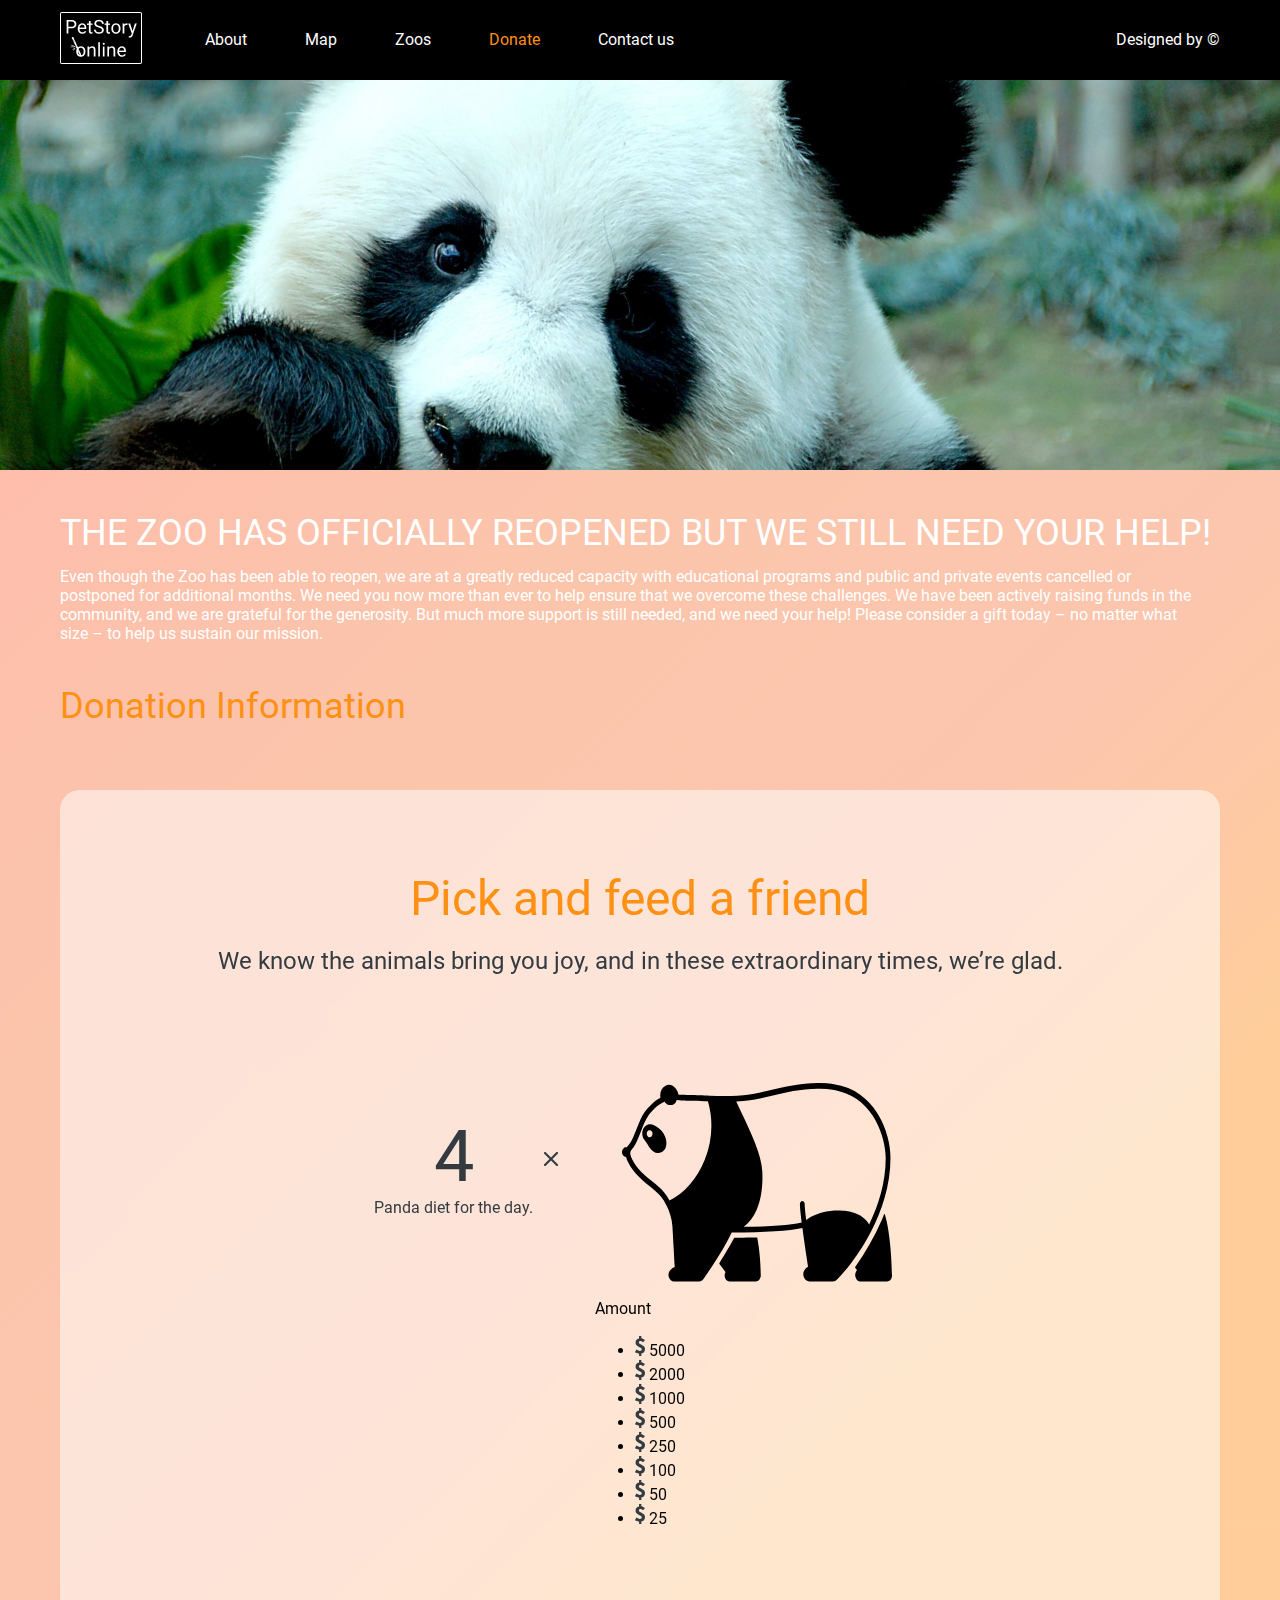
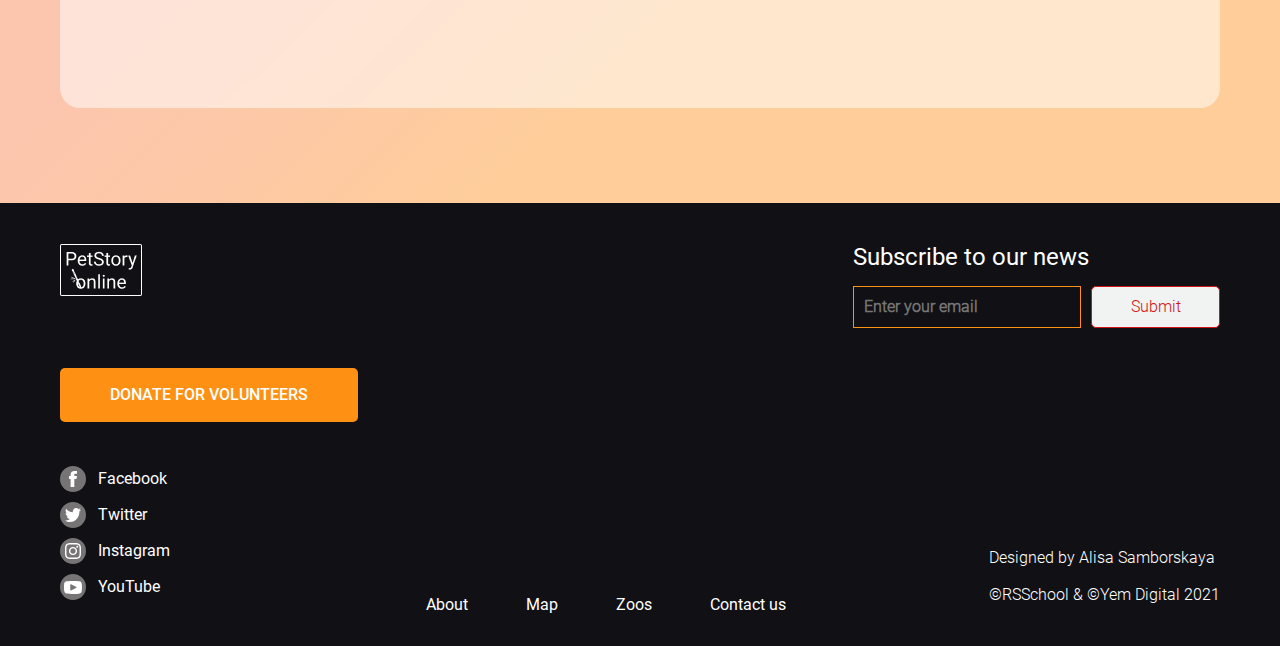
==== pages/donate/donate.html @ 1da37156 "feat: add friend section" ====
<!DOCTYPE html>
<html lang="en">
  <head>
    <meta charset="UTF-8" />
    <meta http-equiv="X-UA-Compatible" content="IE=edge" />
    <meta name="viewport" content="width=device-width, initial-scale=1.0" />
    <link rel="stylesheet" href="styles.css" />
    <link rel="icon" href="../../assets/icons/favicon.svg" />
    <title>Donate</title>
  </head>
  <body>
    <header class="header">
      <div class="container header-container">
        <div class="logo">
          <a href="#">
            <img src="../../assets/icons/logo.png" alt="logo" />
          </a>
        </div>
        <nav class="nav">
          <ul class="nav-list">
            <li><a href="../main/index.html" class="nav-link">About</a></li>
            <li><a href="#" class="nav-link">Map</a></li>
            <li><a href="#" class="nav-link">Zoos</a></li>
            <li>
              <a href="../donate/donate.html" class="nav-link active-link"
                >Donate</a
              >
            </li>
            <li><a href="#" class="nav-link">Contact us</a></li>
          </ul>
        </nav>
        <div class="credits">Designed by ©</div>
      </div>
    </header>
    <main>
      <section class="intro-section"></section>
      <section class="donate-section">
        <div class="container donate-container">
          <div class="donation-text">
            <h2 class="help-h2">
              THE ZOO HAS OFFICIALLY REOPENED BUT WE STILL NEED YOUR HELP!
            </h2>
            <p class="donation-desc">
              Even though the Zoo has been able to reopen, we are at a greatly
              reduced capacity with educational programs and public and private
              events cancelled or postponed for additional months. We need you
              now more than ever to help ensure that we overcome these
              challenges. We have been actively raising funds in the community,
              and we are grateful for the generosity. But much more support is
              still needed, and we need your help! Please consider a gift today
              – no matter what size – to help us sustain our mission.
            </p>
            <h2 class="donation-h2">Donation Information</h2>
          </div>
          <div class="friend-block">
            <div class="friend-inner-block">
              <div class="friend-title">
                <h1 class="donate-h1">Pick and feed a friend</h1>
                <p class="title-text">
                  We know the animals bring you joy, and in these extraordinary
                  times, we’re glad.
                </p>
              </div>
              <div class="animal">
                <div class="food-amount">
                  <p class="food-number">4</p>
                  <p class="food-desc">Panda diet for the day.</p>
                </div>
                <img
                  src="../../assets/icons/x-icon.png"
                  alt="x"
                  class="cross-icon"
                />
                <img
                  src="../../assets/icons/panda-icon.svg"
                  alt="panda"
                  class="animal-icon"
                />
              </div>
              <div class="money">
                <p class="money-p">Amount</p>
                <div class="range">
                  <div class="numbers">
                    <ul>
                      <li>
                        <img
                          src="../../assets/icons/dollar-icon.svg"
                          alt="dollar"
                          class="dollar-icon"
                        />
                        <span>5000</span>
                      </li>
                      <li>
                        <img
                          src="../../assets/icons/dollar-icon.svg"
                          alt="dollar"
                          class="dollar-icon"
                        />
                        <span>2000</span>
                      </li>
                      <li>
                        <img
                          src="../../assets/icons/dollar-icon.svg"
                          alt="dollar"
                          class="dollar-icon"
                        />
                        <span>1000</span>
                      </li>
                      <li>
                        <img
                          src="../../assets/icons/dollar-icon.svg"
                          alt="dollar"
                          class="dollar-icon"
                        />
                        <span>500</span>
                      </li>
                      <li>
                        <img
                          src="../../assets/icons/dollar-icon.svg"
                          alt="dollar"
                          class="dollar-icon"
                        />
                        <span>250</span>
                      </li>
                      <li>
                        <img
                          src="../../assets/icons/dollar-icon.svg"
                          alt="dollar"
                          class="dollar-icon"
                        />
                        <span>100</span>
                      </li>
                      <li>
                        <img
                          src="../../assets/icons/dollar-icon.svg"
                          alt="dollar"
                          class="dollar-icon"
                        />
                        <span>50</span>
                      </li>
                      <li>
                        <img
                          src="../../assets/icons/dollar-icon.svg"
                          alt="dollar"
                          class="dollar-icon"
                        />
                        <span>25</span>
                      </li>
                    </ul>
                  </div>
                </div>
              </div>
            </div>
          </div>
        </div>
      </section>
    </main>
    <footer class="footer">
      <div class="container footer-container">
        <div class="left">
          <div class="logo footer-logo">
            <a href="#">
              <img src="../../assets/icons/logo.png" alt="logo" />
            </a>
          </div>
          <a href="../donate/donate.html">
            <button class="button button-square donate-button">
              donate for volunteers
            </button>
          </a>
          <ul class="socials-list">
            <li>
              <a href="http://facebook.com" class="socials-link">
                <div class="icon-circle">
                  <img
                    src="../../assets/icons/fb-icon.svg"
                    alt="socials"
                    class="socials-icon"
                  />
                </div>
                Facebook
              </a>
            </li>
            <li>
              <a href="http://twitter.com" class="socials-link">
                <div class="icon-circle">
                  <img
                    src="../../assets/icons/twitter-icon.svg"
                    alt="socials"
                    class="socials-icon"
                  />
                </div>
                Twitter
              </a>
            </li>
            <li>
              <a href="http://instagram.com" class="socials-link">
                <div class="icon-circle">
                  <img
                    src="../../assets/icons/inst-icon.svg"
                    alt="socials"
                    class="socials-icon"
                  />
                </div>
                Instagram
              </a>
            </li>
            <li>
              <a href="http://youtube.com" class="socials-link">
                <div class="icon-circle">
                  <img
                    src="../../assets/icons/yt-icon.svg"
                    alt="socials"
                    class="socials-icon"
                  />
                </div>
                YouTube
              </a>
            </li>
          </ul>
        </div>
        <div class="center">
          <nav class="nav nav-footer">
            <ul class="nav-list nav-list-footer">
              <li><a href="../main/index.html" class="nav-link">About</a></li>
              <li><a href="#" class="nav-link">Map</a></li>
              <li><a href="#" class="nav-link">Zoos</a></li>
              <li><a href="#" class="nav-link">Contact us</a></li>
            </ul>
          </nav>
        </div>
        <div class="right">
          <div class="subscribe">
            <h3 class="subscribe-h3">Subscribe to our news</h3>
            <div class="form">
              <input
                type="email"
                class="subscribe-input"
                placeholder="Enter your email"
              />
              <button class="button button-square submit-button form-mistake">
                submit
              </button>
            </div>
          </div>
          <div class="designed-by">
            <p>Designed by Alisa Samborskaya</p>
            <p>©RSSchool & ©Yem Digital 2021</p>
          </div>
        </div>
      </div>
    </footer>
    <script src="script.js"></script>
  </body>
</html>
---- pages/donate/styles.css ----
@font-face {
  font-family: r-regular;
  src: url("../../assets/fonts/Roboto-Regular.ttf"); }
@font-face {
  font-family: r-bold;
  src: url("../../assets/fonts/Roboto-Bold.ttf"); }
@font-face {
  font-family: r-medium;
  src: url("../../assets/fonts/Roboto-Medium.ttf"); }
@font-face {
  font-family: r-light;
  src: url("../../assets/fonts/Roboto-Light.ttf"); }
html,
body {
  scroll-behavior: smooth;
  margin: 0; }

.container {
  max-width: 1160px;
  margin: 0 auto; }

.button {
  text-transform: uppercase;
  background-color: #fe9013;
  font-family: r-medium;
  font-size: 16px;
  line-height: 140%;
  font-weight: 500;
  color: #ffffff;
  border: none;
  transition: 0.5s ease; }
  .button:hover {
    background-color: #e47209;
    cursor: pointer; }
  .button:active {
    background-color: #4b9200; }

.round-button,
.button-square {
  width: 298px;
  height: 54px;
  border-radius: 25px; }

.button-square {
  border-radius: 5px; }

.header {
  background-color: #000000;
  height: 80px;
  width: 100%; }

.header-container {
  height: 100%;
  display: flex;
  align-items: center; }

.nav {
  flex: 1; }

.nav-list {
  display: flex;
  list-style: none;
  margin: 0;
  gap: 58px;
  padding-left: 63px; }

.nav-link,
.credits {
  display: block;
  color: #ffffff;
  font-family: r-regular;
  text-decoration: none;
  font-size: 16px;
  font-weight: 500;
  line-height: 140%;
  transition: 0.5s ease; }
  .nav-link:hover,
  .credits:hover {
    color: #fe9013;
    cursor: pointer; }

.active-link {
  color: #fe9013; }

.logo:hover {
  filter: invert(61%) sepia(22%) saturate(2347%) hue-rotate(350deg) brightness(101%) contrast(99%); }

.intro-section {
  background-image: url("../../assets/images/panda-intro.jpg");
  background-repeat: no-repeat;
  background-size: cover;
  background-position: center;
  min-height: 390px; }

.donate-section {
  min-height: 1333px;
  background: linear-gradient(315.75deg, rgba(254, 210, 144, 0.7) 30.06%, #febdab 100.95%, rgba(254, 210, 144, 0.7) 106.36%), linear-gradient(315.75deg, rgba(254, 189, 171, 0.74) 30.06%, rgba(243, 169, 248, 0.66) 50.74%, #e0d8f0 80.49%, #eaf7fe 127.9%, #eaf7fe 149.54%), linear-gradient(315.75deg, rgba(254, 189, 171, 0.74) 30.06%, rgba(243, 169, 248, 0.66) 50.74%, #e0d8f0 80.49%, #eaf7fe 127.9%, #eaf7fe 149.54%); }

.donation-text {
  font-family: r-regular; }

.help-h2,
.donation-h2 {
  color: #ffffff;
  font-weight: 400;
  font-size: 36px;
  line-height: 130%;
  margin: 0; }

.help-h2 {
  padding-top: 40px; }

.donation-desc {
  color: #ffffff;
  max-width: 1145px;
  margin: 0;
  margin-top: 10px; }

.donation-h2 {
  color: #fe9013;
  margin-top: 40px; }

.friend-block {
  background: rgba(255, 255, 255, 0.52);
  backdrop-filter: blur(2px);
  border-radius: 20px;
  min-height: 918px;
  margin-top: 60px;
  box-sizing: border-box;
  padding: 40px 92px 62px 92px; }

.friend-inner-block {
  display: flex;
  flex-direction: column;
  align-items: center; }

.friend-title {
  font-family: r-regular;
  text-align: center; }

.donate-h1 {
  color: #fe9013;
  font-size: 48px;
  font-weight: 400;
  line-height: 120%;
  margin: 0;
  padding-top: 40px; }

.title-text {
  font-size: 24px;
  color: #333b41;
  font-weight: 400;
  line-height: 120%;
  margin: 0;
  padding-top: 20px;
  text-align: left; }

.animal {
  display: flex;
  align-items: center;
  margin-top: 60px; }

.food-amount {
  font-family: r-regular;
  color: #333b41;
  display: flex;
  flex-direction: column;
  text-align: center;
  gap: 11px;
  margin-top: 30px; }
  .food-amount p {
    margin: 0; }

.food-number {
  font-weight: 500;
  font-size: 72px;
  line-height: 80%; }

.food-desc {
  font-weight: 400;
  font-size: 16px;
  line-height: 140%; }

.cross-icon {
  width: 14px;
  height: 14px;
  margin-left: 11px; }

.animal-icon {
  width: 284px;
  margin-left: 64px; }

.money {
  font-family: r-regular; }

.money-p {
  font-weight: 400;
  font-size: 16px;
  line-height: 140%; }

.footer {
  min-height: 443px;
  background-color: #111115; }

.footer-container {
  display: flex;
  justify-content: space-between; }

.footer-logo {
  margin-top: 41px; }

.socials-list {
  margin-top: 44px;
  padding-left: 0;
  list-style: none; }
  .socials-list li {
    margin-bottom: 10px; }

.icon-circle {
  background-color: #767474;
  width: 26px;
  height: 26px;
  border-radius: 50%;
  display: flex;
  align-items: center;
  justify-content: center;
  margin-right: 12px; }

.socials-link {
  text-decoration: none;
  font-family: r-regular;
  color: #ffffff;
  font-size: 16px;
  font-weight: 400;
  line-height: 140%;
  display: flex;
  align-items: center;
  transition: 0.5s ease; }
  .socials-link:hover {
    color: #fe9013; }

.donate-button {
  margin-top: 68px; }

.center {
  display: flex;
  align-items: flex-end; }

.nav-list-footer {
  padding: 0; }

.right {
  display: flex;
  flex-direction: column;
  justify-content: space-between; }

.subscribe {
  justify-self: flex-start; }

.subscribe {
  display: flex;
  flex-direction: column;
  font-family: r-regular; }

.subscribe-h3 {
  color: #ffffff;
  font-weight: 400;
  font-size: 24px;
  line-height: 120%;
  margin-bottom: 14px;
  margin-top: 40px; }

.form {
  display: flex;
  align-items: center;
  gap: 10px; }

.submit-button {
  width: 129px;
  height: 42px;
  border: 1px solid #333b41;
  background-color: #f1f3f2;
  color: #000000;
  text-transform: capitalize;
  font-weight: 500;
  font-family: r-light; }
  .submit-button:active {
    border-color: #4b9200;
    color: #4b9200; }
  .submit-button:hover {
    background-color: #f1f3f2; }

.form-mistake {
  border-color: #d31414;
  color: #d31414; }

.subscribe-input {
  background: transparent;
  border-style: none;
  border: 1px solid #fe9013;
  width: 228px;
  height: 42px;
  font-family: r-light;
  font-size: 16px;
  line-height: 140%;
  color: #bdbdbd;
  font-weight: 700;
  padding: 10px;
  box-sizing: border-box; }

.designed-by {
  align-self: flex-end;
  font-family: r-light;
  color: #ffffff;
  font-weight: 100;
  font-size: 16px;
  line-height: 130%; }
  .designed-by p {
    margin-bottom: 10px; }

/*# sourceMappingURL=styles.css.map */
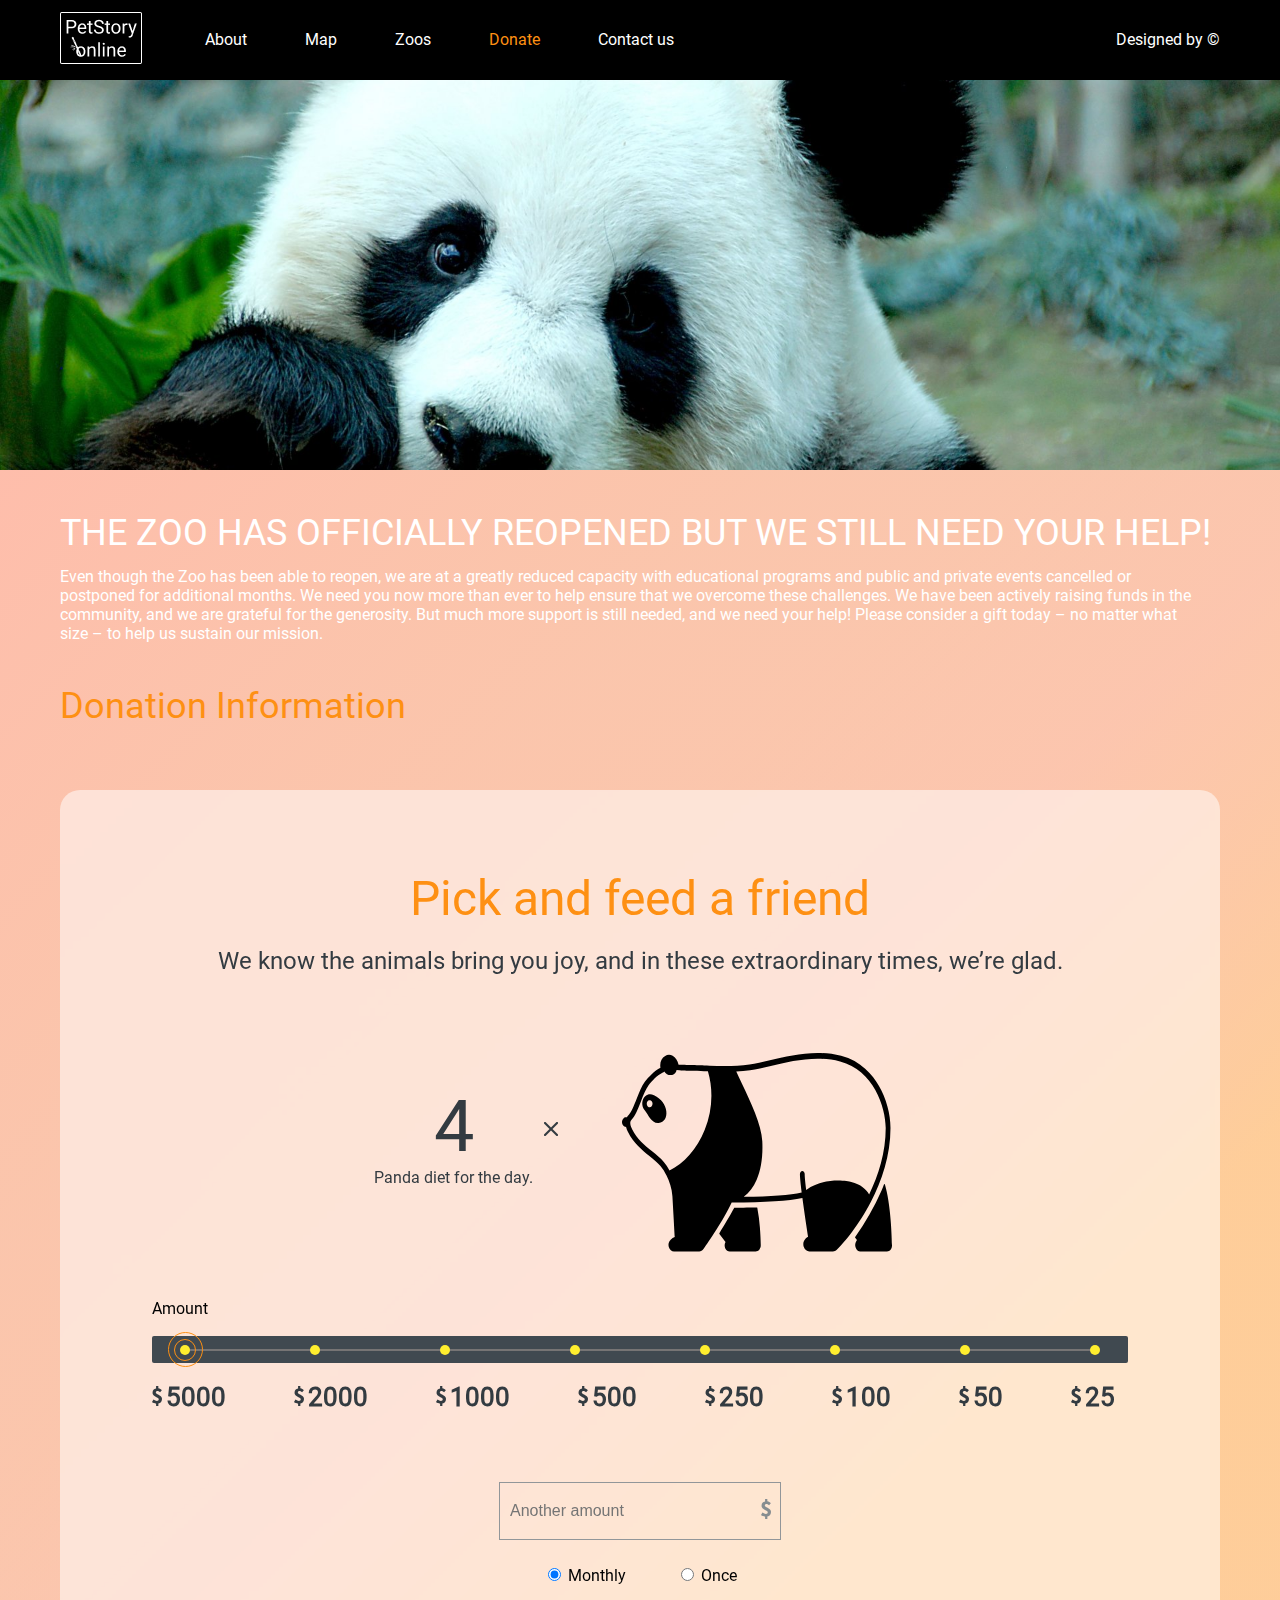
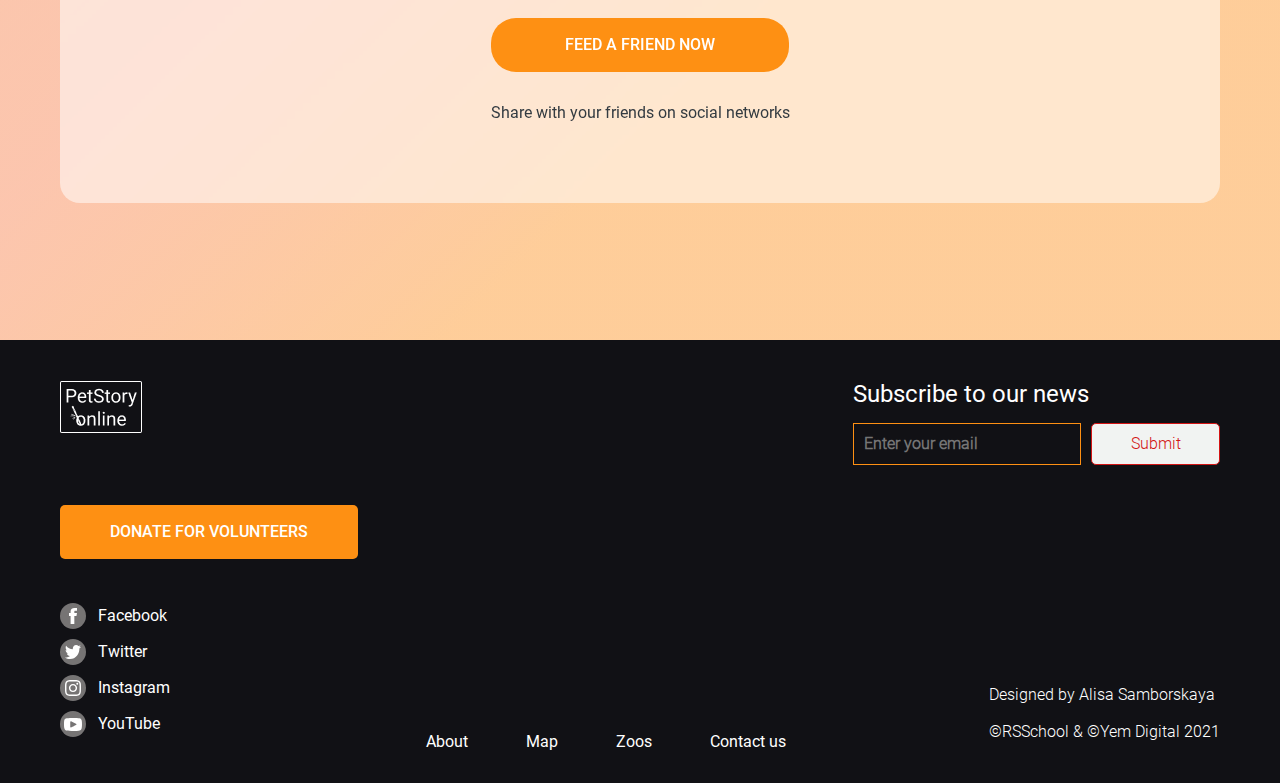
==== commit 8c813be8: "feat: finished donation page" ====
--- a/pages/donate/donate.html
+++ b/pages/donate/donate.html
@@ -80,8 +80,36 @@
               <div class="money">
                 <p class="money-p">Amount</p>
                 <div class="range">
+                  <div class="range-outer">
+                    <div class="range-inner-line">
+                      <div class="dot-block">
+                        <div class="yellow-dot clicked"></div>
+                      </div>
+                      <div class="dot-block">
+                        <div class="yellow-dot"></div>
+                      </div>
+                      <div class="dot-block">
+                        <div class="yellow-dot"></div>
+                      </div>
+                      <div class="dot-block">
+                        <div class="yellow-dot"></div>
+                      </div>
+                      <div class="dot-block">
+                        <div class="yellow-dot"></div>
+                      </div>
+                      <div class="dot-block">
+                        <div class="yellow-dot"></div>
+                      </div>
+                      <div class="dot-block">
+                        <div class="yellow-dot"></div>
+                      </div>
+                      <div class="dot-block">
+                        <div class="yellow-dot"></div>
+                      </div>
+                    </div>
+                  </div>
                   <div class="numbers">
-                    <ul>
+                    <ul class="numbers-list">
                       <li>
                         <img
                           src="../../assets/icons/dollar-icon.svg"
@@ -150,6 +178,43 @@
                   </div>
                 </div>
               </div>
+              <div class="another-amount">
+                <div class="input-block">
+                  <img
+                    src="../../assets/icons/dollar-icon.svg"
+                    alt="dollar"
+                    class="input-icon"
+                  />
+                  <input
+                    type="number"
+                    class="amount-number"
+                    placeholder="Another amount"
+                  />
+                </div>
+                <div class="radios">
+                  <div class="radio">
+                    <label>
+                      <input
+                        type="radio"
+                        name="radio"
+                        checked
+                        class="amount-radio"
+                      />
+                      Monthly
+                    </label>
+                  </div>
+                  <label>
+                    <input type="radio" name="radio" class="amount-radio" />
+                    Once
+                  </label>
+                </div>
+              </div>
+              <button class="button round-button feed-button">
+                Feed a friend now
+              </button>
+              <p class="share-text">
+                Share with your friends on social networks
+              </p>
             </div>
           </div>
         </div>
--- a/pages/donate/styles.css
+++ b/pages/donate/styles.css
@@ -93,7 +93,7 @@
   min-height: 390px; }
 
 .donate-section {
-  min-height: 1333px;
+  min-height: 1470px;
   background: linear-gradient(315.75deg, rgba(254, 210, 144, 0.7) 30.06%, #febdab 100.95%, rgba(254, 210, 144, 0.7) 106.36%), linear-gradient(315.75deg, rgba(254, 189, 171, 0.74) 30.06%, rgba(243, 169, 248, 0.66) 50.74%, #e0d8f0 80.49%, #eaf7fe 127.9%, #eaf7fe 149.54%), linear-gradient(315.75deg, rgba(254, 189, 171, 0.74) 30.06%, rgba(243, 169, 248, 0.66) 50.74%, #e0d8f0 80.49%, #eaf7fe 127.9%, #eaf7fe 149.54%); }
 
 .donation-text {
@@ -124,7 +124,7 @@
   background: rgba(255, 255, 255, 0.52);
   backdrop-filter: blur(2px);
   border-radius: 20px;
-  min-height: 918px;
+  min-height: 964px;
   margin-top: 60px;
   box-sizing: border-box;
   padding: 40px 92px 62px 92px; }
@@ -132,7 +132,8 @@
 .friend-inner-block {
   display: flex;
   flex-direction: column;
-  align-items: center; }
+  align-items: center;
+  min-height: 862px; }
 
 .friend-title {
   font-family: r-regular;
@@ -158,7 +159,7 @@
 .animal {
   display: flex;
   align-items: center;
-  margin-top: 60px; }
+  margin-top: 30px; }
 
 .food-amount {
   font-family: r-regular;
@@ -191,12 +192,144 @@
   margin-left: 64px; }
 
 .money {
-  font-family: r-regular; }
+  font-family: r-regular;
+  margin-top: 30px; }
 
 .money-p {
   font-weight: 400;
   font-size: 16px;
   line-height: 140%; }
+
+.range {
+  width: 100%;
+  box-sizing: border-box; }
+
+.range-outer {
+  width: 976px;
+  height: 27px;
+  background-color: #404950;
+  padding-left: 30px;
+  padding-right: 30px;
+  display: flex;
+  align-items: center;
+  border-radius: 2px;
+  box-sizing: border-box; }
+
+.range-inner-line {
+  width: 100%;
+  height: 2px;
+  background-color: #767474;
+  display: flex;
+  justify-content: space-between; }
+
+.dot-block {
+  width: 27px;
+  height: 27px;
+  display: flex;
+  justify-content: center;
+  align-items: center;
+  margin-top: -12px;
+  margin-left: -11px; }
+  .dot-block:hover {
+    cursor: pointer; }
+  .dot-block:last-of-type {
+    margin-right: -11px; }
+
+.yellow-dot {
+  width: 10px;
+  height: 10px;
+  border-radius: 50%;
+  background-color: #ffee2e; }
+
+.clicked {
+  position: relative; }
+
+.clicked::after {
+  position: absolute;
+  content: "";
+  border: 1px solid #fe9013;
+  border-radius: 50%;
+  width: 20px;
+  height: 20px;
+  top: -6px;
+  left: -6px; }
+
+.clicked::before {
+  position: absolute;
+  content: "";
+  border: 1px solid #fe9013;
+  border-radius: 50%;
+  width: 33px;
+  height: 33px;
+  top: -13px;
+  left: -12px; }
+
+.numbers {
+  font-family: r-regular;
+  color: #333b41; }
+
+.numbers-list {
+  list-style: none;
+  display: flex;
+  gap: 68px;
+  padding-left: 0; }
+  .numbers-list li span {
+    font-weight: 600;
+    font-size: 26px;
+    line-height: 140%; }
+
+.another-amount {
+  display: flex;
+  flex-direction: column;
+  font-family: r-regular;
+  margin-top: 50px; }
+
+.amount-number {
+  background: transparent;
+  border: 1px solid #929699;
+  width: 268px;
+  height: 54px;
+  font-weight: 400;
+  font-size: 16px;
+  line-height: 140%;
+  padding-left: 10px; }
+
+.input-block {
+  position: relative; }
+
+input::-webkit-outer-spin-button,
+input::-webkit-inner-spin-button {
+  -webkit-appearance: none; }
+
+.input-icon {
+  width: 10px;
+  height: 20px;
+  position: absolute;
+  right: 10px;
+  top: 17px;
+  filter: invert(59%) sepia(5%) saturate(232%) hue-rotate(163deg) brightness(100%) contrast(86%); }
+
+.radios {
+  font-family: r-regular;
+  display: flex;
+  justify-content: center;
+  margin-top: 25px;
+  gap: 50px; }
+  .radios label {
+    font-weight: 400;
+    font-size: 16px;
+    line-height: 140%; }
+
+.feed-button {
+  margin-top: 31px; }
+
+.share-text {
+  margin-top: 30px;
+  font-family: r-regular;
+  font-weight: 400;
+  font-size: 16px;
+  line-height: 140%;
+  color: #333b41; }
 
 .footer {
   min-height: 443px;
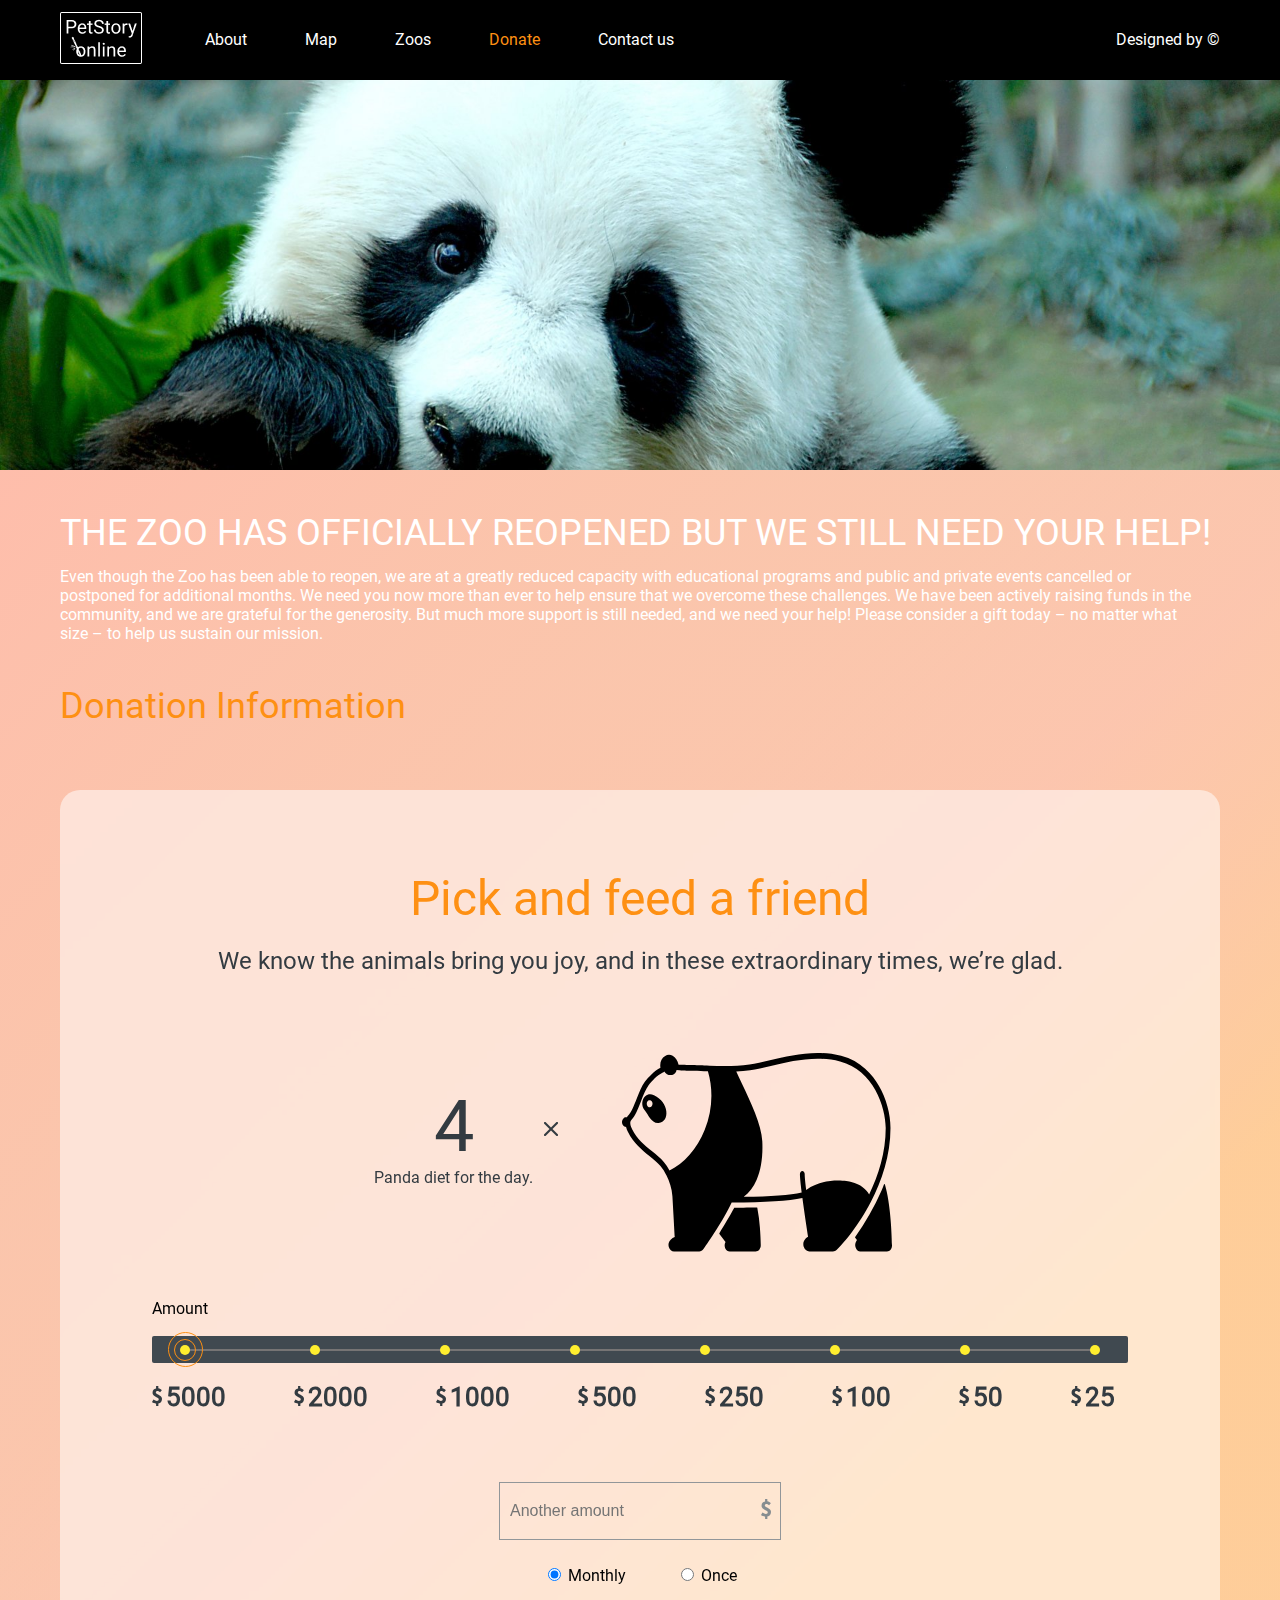
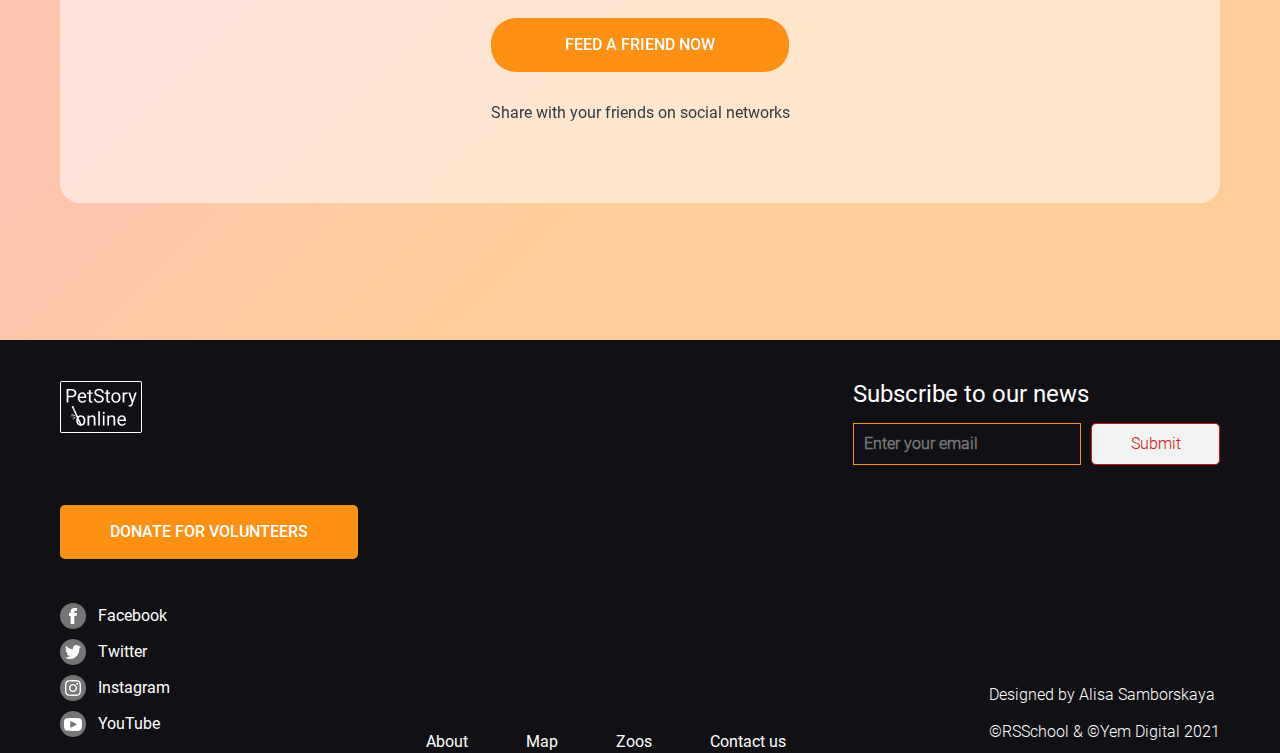
==== commit 30a692d5: "feat: add 1000px,640px,320px donation page; fixed 320px main page" ====
--- a/pages/donate/donate.html
+++ b/pages/donate/donate.html
@@ -16,7 +16,7 @@
             <img src="../../assets/icons/logo.png" alt="logo" />
           </a>
         </div>
-        <nav class="nav">
+        <nav class="nav nav-header">
           <ul class="nav-list">
             <li><a href="../main/index.html" class="nav-link">About</a></li>
             <li><a href="#" class="nav-link">Map</a></li>
@@ -29,6 +29,7 @@
             <li><a href="#" class="nav-link">Contact us</a></li>
           </ul>
         </nav>
+        <div class="burger-menu"></div>
         <div class="credits">Designed by ©</div>
       </div>
     </header>
@@ -85,13 +86,13 @@
                       <div class="dot-block">
                         <div class="yellow-dot clicked"></div>
                       </div>
-                      <div class="dot-block">
-                        <div class="yellow-dot"></div>
-                      </div>
-                      <div class="dot-block">
-                        <div class="yellow-dot"></div>
-                      </div>
-                      <div class="dot-block">
+                      <div class="dot-block big-range">
+                        <div class="yellow-dot"></div>
+                      </div>
+                      <div class="dot-block big-range">
+                        <div class="yellow-dot"></div>
+                      </div>
+                      <div class="dot-block big-range">
                         <div class="yellow-dot"></div>
                       </div>
                       <div class="dot-block">
@@ -110,29 +111,29 @@
                   </div>
                   <div class="numbers">
                     <ul class="numbers-list">
-                      <li>
-                        <img
-                          src="../../assets/icons/dollar-icon.svg"
-                          alt="dollar"
-                          class="dollar-icon"
-                        />
-                        <span>5000</span>
-                      </li>
-                      <li>
-                        <img
-                          src="../../assets/icons/dollar-icon.svg"
-                          alt="dollar"
-                          class="dollar-icon"
-                        />
-                        <span>2000</span>
-                      </li>
-                      <li>
-                        <img
-                          src="../../assets/icons/dollar-icon.svg"
-                          alt="dollar"
-                          class="dollar-icon"
-                        />
-                        <span>1000</span>
+                      <li class="big-range">
+                        <img
+                          src="../../assets/icons/dollar-icon.svg"
+                          alt="dollar"
+                          class="dollar-icon big-range"
+                        />
+                        <span class="big-range">5000</span>
+                      </li>
+                      <li class="big-range">
+                        <img
+                          src="../../assets/icons/dollar-icon.svg"
+                          alt="dollar"
+                          class="dollar-icon big-range"
+                        />
+                        <span class="big-range">2000</span>
+                      </li>
+                      <li class="big-range">
+                        <img
+                          src="../../assets/icons/dollar-icon.svg"
+                          alt="dollar"
+                          class="dollar-icon big-range"
+                        />
+                        <span class="big-range">1000</span>
                       </li>
                       <li>
                         <img
@@ -228,7 +229,7 @@
               <img src="../../assets/icons/logo.png" alt="logo" />
             </a>
           </div>
-          <a href="../donate/donate.html">
+          <a href="../donate/donate.html" class="footer-donate-link">
             <button class="button button-square donate-button">
               donate for volunteers
             </button>
@@ -243,7 +244,7 @@
                     class="socials-icon"
                   />
                 </div>
-                Facebook
+                <span>Facebook</span>
               </a>
             </li>
             <li>
@@ -255,7 +256,7 @@
                     class="socials-icon"
                   />
                 </div>
-                Twitter
+                <span>Twitter</span>
               </a>
             </li>
             <li>
@@ -267,7 +268,7 @@
                     class="socials-icon"
                   />
                 </div>
-                Instagram
+                <span>Instagram</span>
               </a>
             </li>
             <li>
@@ -279,7 +280,7 @@
                     class="socials-icon"
                   />
                 </div>
-                YouTube
+                <span>YouTube</span>
               </a>
             </li>
           </ul>
--- a/pages/donate/styles.css
+++ b/pages/donate/styles.css
@@ -85,6 +85,39 @@
 .logo:hover {
   filter: invert(61%) sepia(22%) saturate(2347%) hue-rotate(350deg) brightness(101%) contrast(99%); }
 
+.burger-menu {
+  display: none;
+  background: transparent;
+  z-index: 100;
+  position: relative;
+  height: 22px;
+  width: 30px; }
+  .burger-menu:before, .burger-menu:after {
+    background: #ffffff;
+    backface-visibility: hidden;
+    content: "";
+    height: 2px;
+    left: 0;
+    transition: 0.75s;
+    width: 30px; }
+  .burger-menu:before {
+    box-shadow: #ffffff 0 10px 0 0;
+    position: absolute;
+    top: 0; }
+  .burger-menu:after {
+    position: absolute;
+    top: calc(100% - 2px); }
+  .burger-menu:hover {
+    cursor: pointer; }
+
+.cross:before {
+  box-shadow: transparent 0 0 0 0;
+  top: 50%;
+  transform: rotate(225deg); }
+.cross:after {
+  top: 50%;
+  transform: rotate(315deg); }
+
 .intro-section {
   background-image: url("../../assets/images/panda-intro.jpg");
   background-repeat: no-repeat;
@@ -332,7 +365,7 @@
   color: #333b41; }
 
 .footer {
-  min-height: 443px;
+  max-height: 443px;
   background-color: #111115; }
 
 .footer-container {
@@ -451,4 +484,264 @@
   .designed-by p {
     margin-bottom: 10px; }
 
+@media (max-width: 1220px) {
+  .container {
+    max-width: 940px; }
+
+  .header-container {
+    margin: auto 30px; }
+
+  .donate-section {
+    min-height: 1330px; }
+
+  .friend-block {
+    padding-top: 20px;
+    padding-bottom: 46px;
+    min-height: auto;
+    margin-top: 40px; }
+
+  .donate-h1 {
+    padding-top: 0; }
+
+  .title-text {
+    width: 843px; }
+
+  .range-outer {
+    width: 855px; }
+
+  .numbers-list {
+    gap: 50px; } }
+@media (max-width: 1120px) {
+  .footer-donate-link {
+    position: absolute; }
+
+  .socials-list {
+    margin-top: 166px; }
+
+  .nav-list-footer {
+    margin-bottom: 15px;
+    gap: 48px; }
+
+  .subscribe {
+    position: absolute;
+    right: 30px; }
+
+  .designed-by {
+    margin-top: 328px; } }
+@media (max-width: 1000px) {
+  .help-h2 {
+    max-width: 760px; }
+
+  .donation-desc {
+    max-width: 930px;
+    margin-top: 30px; }
+
+  .friend-block {
+    margin-top: 50px; } }
+@media (max-width: 980px) {
+  .container {
+    max-width: 600px; }
+
+  .nav-header {
+    display: none; }
+
+  .credits {
+    display: none; }
+
+  .burger-menu {
+    display: block; }
+
+  .header-container {
+    justify-content: space-between; }
+
+  .donate-section {
+    min-height: 1460px; }
+
+  .friend-block {
+    padding-bottom: 15px; }
+
+  .title-text {
+    width: 507px; }
+
+  .food-amount p {
+    width: 163px; }
+
+  .big-range {
+    display: none; }
+
+  .money-p {
+    padding-left: 17px; }
+
+  .range-outer {
+    width: 600px; }
+
+  .numbers-list {
+    padding-left: 10px;
+    gap: 80px; }
+
+  .footer {
+    max-height: 282px; }
+
+  .footer-container {
+    flex-wrap: wrap; }
+
+  .left {
+    display: flex;
+    width: 100%;
+    justify-content: space-between;
+    margin-top: 12px; }
+
+  .footer-logo {
+    margin: 0; }
+
+  .socials-list {
+    margin: 0; }
+    .socials-list li {
+      margin-bottom: 20px; }
+
+  .donate-button {
+    margin-top: 90px; }
+
+  .nav-list-footer {
+    gap: 36px; }
+
+  .center {
+    width: 50%; }
+
+  .right {
+    width: 50%; }
+
+  .feedback-button {
+    align-self: center; }
+
+  .subscribe {
+    display: none; }
+
+  .socials-link span {
+    display: none; }
+
+  .designed-by {
+    margin: 0; } }
+@media (max-width: 820px) {
+  .header {
+    height: 70px; }
+
+  .intro-section {
+    min-height: 335px; } }
+@media (max-width: 630px) {
+  .container {
+    max-width: 300px; }
+
+  .header {
+    height: 45px; }
+
+  .logo img {
+    width: 45px; }
+
+  .intro-section {
+    min-height: 187px; }
+
+  .help-h2 {
+    font-size: 24px;
+    padding-top: 30px; }
+
+  .donate-section {
+    min-height: 1220px; }
+
+  .donation-desc {
+    margin-top: 20px; }
+
+  .donation-h2 {
+    margin-top: 30px;
+    font-size: 24px; }
+
+  .friend-block {
+    margin-top: 30px; }
+
+  .friend-inner-block {
+    min-height: auto; }
+
+  .donate-h1 {
+    font-size: 24px; }
+
+  .title-text {
+    font-size: 16px;
+    width: 296px;
+    text-align: center; }
+
+  .animal {
+    margin-top: 15px; }
+
+  .animal-icon {
+    width: 160px;
+    margin-left: 24px; }
+
+  .food-amount p {
+    width: 87px; }
+
+  .food-number {
+    font-size: 40px; }
+
+  .food-desc {
+    font-size: 9px; }
+
+  .range-outer {
+    width: 300px; }
+
+  .numbers-list {
+    gap: 32px;
+    margin-top: 10px;
+    padding-left: 16px; }
+    .numbers-list li span {
+      font-size: 13px; }
+    .numbers-list .dollar-icon {
+      width: 5px;
+      height: 10px; }
+
+  .another-amount {
+    margin-top: 15px; }
+
+  .amount-number {
+    width: 180px;
+    height: 42px; }
+
+  .input-icon {
+    top: 12px; }
+
+  .share-text {
+    width: 301px; }
+
+  .footer {
+    max-height: 335px; }
+
+  .footer-container {
+    flex-direction: column; }
+
+  .left {
+    flex-direction: column;
+    gap: 20px; }
+
+  .footer-logo {
+    margin: 0 auto; }
+
+  .socials-list {
+    display: flex;
+    gap: 30px;
+    justify-content: center; }
+
+  .donate-button {
+    margin-top: 100px; }
+
+  .center {
+    width: 100%;
+    order: 1;
+    margin-top: 20px; }
+
+  .right {
+    width: 100%;
+    margin-top: 70px; }
+
+  .designed-by {
+    font-size: 15px; } }
+
 /*# sourceMappingURL=styles.css.map */
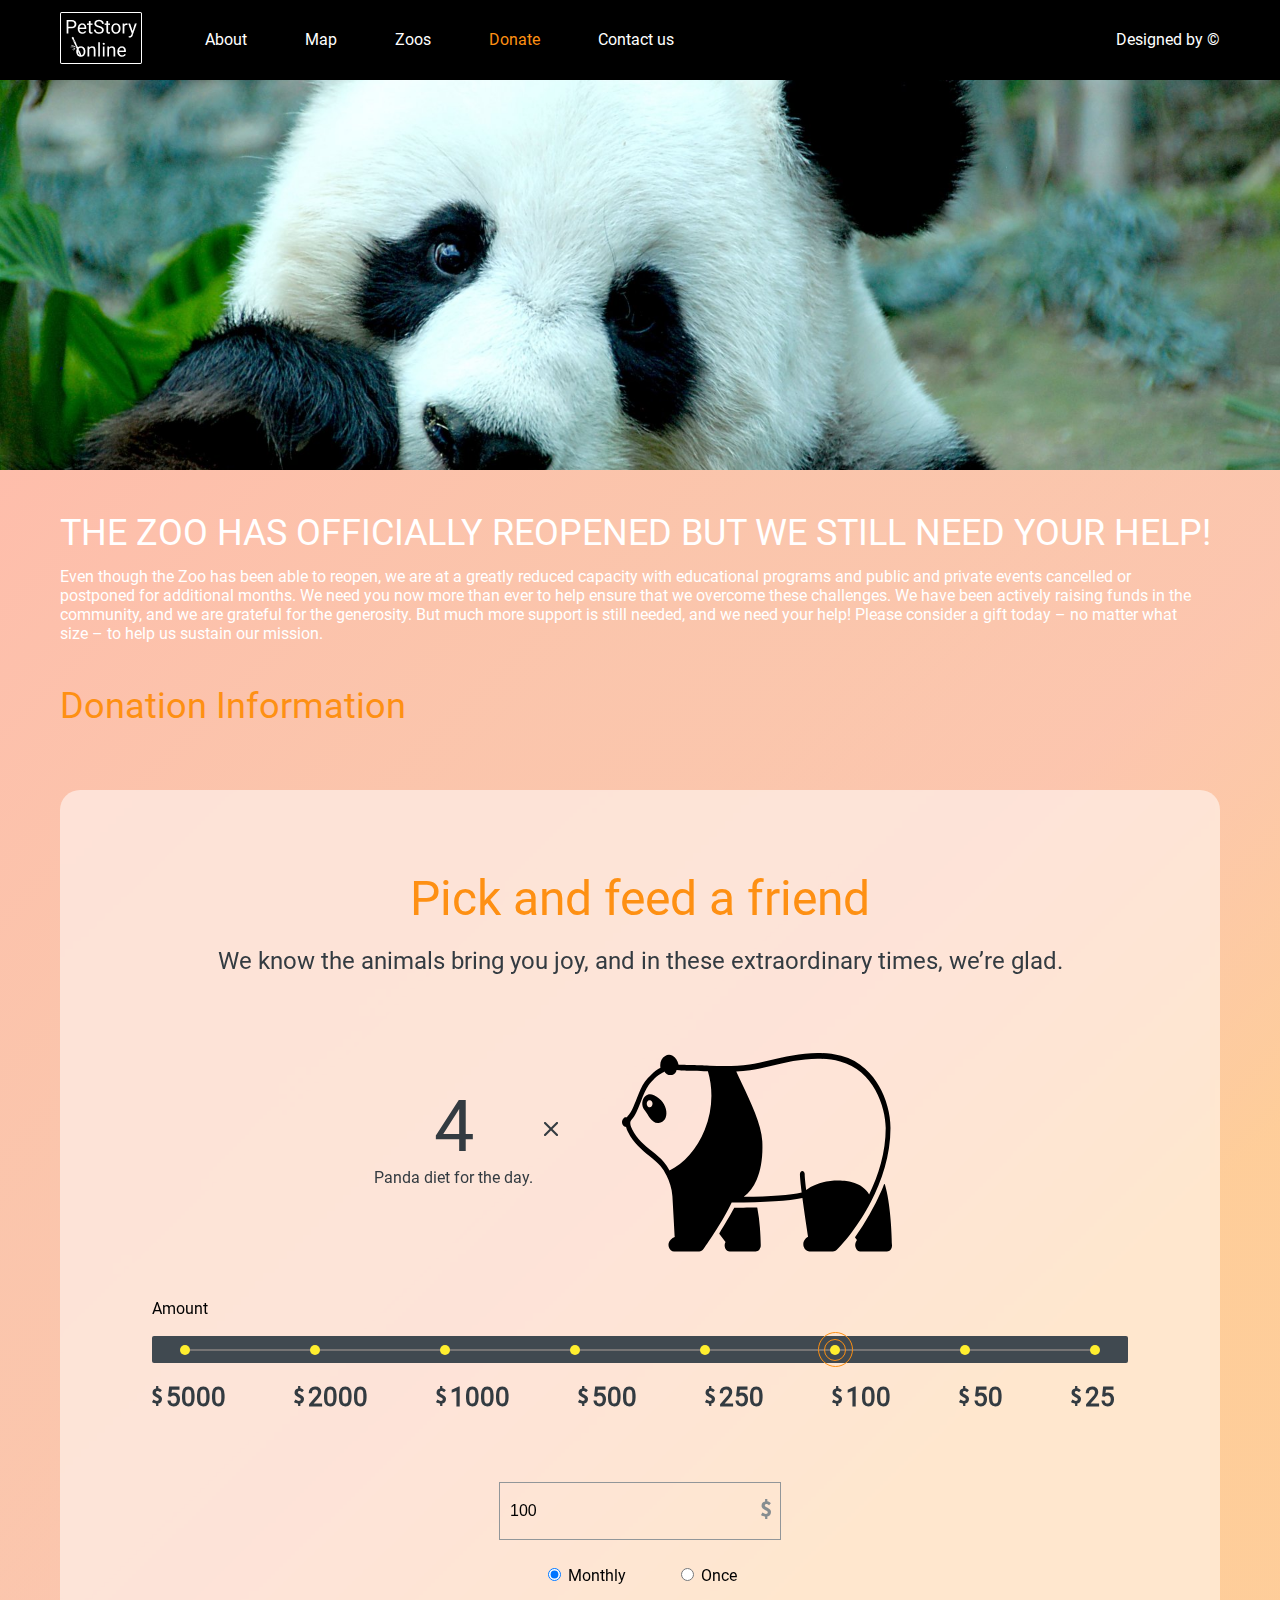
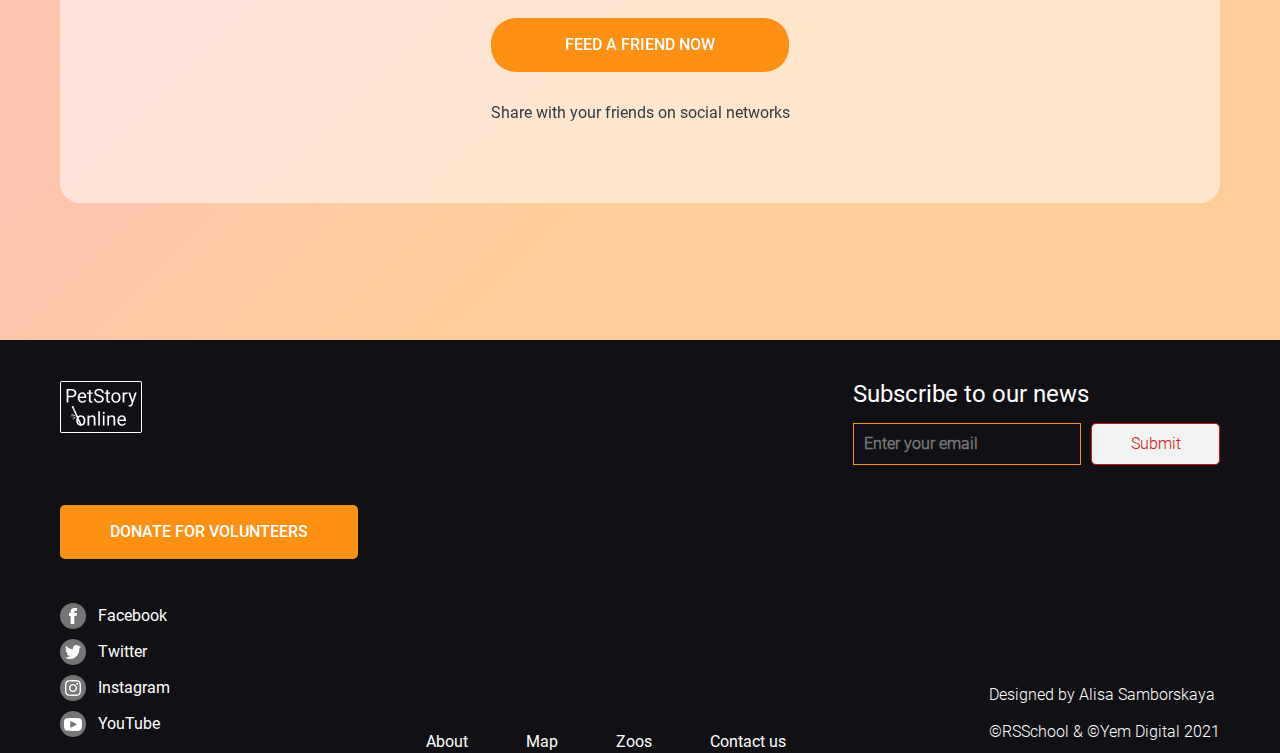
==== commit 0cc99c2f: "feat: add range amount widget in donation" ====
--- a/pages/donate/donate.html
+++ b/pages/donate/donate.html
@@ -4,7 +4,7 @@
     <meta charset="UTF-8" />
     <meta http-equiv="X-UA-Compatible" content="IE=edge" />
     <meta name="viewport" content="width=device-width, initial-scale=1.0" />
-    <link rel="stylesheet" href="styles.css" />
+    <link rel="stylesheet" href="styles/styles.css" />
     <link rel="icon" href="../../assets/icons/favicon.svg" />
     <title>Donate</title>
   </head>
@@ -29,6 +29,39 @@
             <li><a href="#" class="nav-link">Contact us</a></li>
           </ul>
         </nav>
+        <div class="overlay" hidden></div>
+        <div class="dropdown-menu" hidden>
+          <div class="dropdown-logo">
+            <a href="#">
+              <img src="../../assets/icons/logo.png" alt="logo" />
+            </a>
+          </div>
+          <nav class="nav nav-dropdown">
+            <ul class="nav-list-dropdown">
+              <li><a href="../main/index.html" class="nav-link">About</a></li>
+              <li>
+                <a
+                  href="https://www.google.com/maps/d/u/0/viewer?msa=0&mid=1p_DX5uzfIz5Q8N3FrCaeDAi7QuY&ll=53.34666061190815%2C-3.302197500000003&z=6"
+                  target="_blank"
+                  class="nav-link"
+                  >Map</a
+                >
+              </li>
+              <li>
+                <a
+                  href="https://www.tripadvisor.co.uk/Attractions-g186217-Activities-c48-England.html"
+                  target="_blank"
+                  class="nav-link"
+                  >Zoos</a
+                >
+              </li>
+              <li>
+                <a href="#" class="nav-link active-link">Donate</a>
+              </li>
+              <li><a href="#footer" class="nav-link">Contact us</a></li>
+            </ul>
+          </nav>
+        </div>
         <div class="burger-menu"></div>
         <div class="credits">Designed by ©</div>
       </div>
@@ -84,28 +117,28 @@
                   <div class="range-outer">
                     <div class="range-inner-line">
                       <div class="dot-block">
-                        <div class="yellow-dot clicked"></div>
+                        <div class="yellow-dot" data-value="5000"></div>
                       </div>
                       <div class="dot-block big-range">
-                        <div class="yellow-dot"></div>
+                        <div class="yellow-dot" data-value="2000"></div>
                       </div>
                       <div class="dot-block big-range">
-                        <div class="yellow-dot"></div>
+                        <div class="yellow-dot" data-value="1000"></div>
                       </div>
                       <div class="dot-block big-range">
-                        <div class="yellow-dot"></div>
-                      </div>
-                      <div class="dot-block">
-                        <div class="yellow-dot"></div>
-                      </div>
-                      <div class="dot-block">
-                        <div class="yellow-dot"></div>
-                      </div>
-                      <div class="dot-block">
-                        <div class="yellow-dot"></div>
-                      </div>
-                      <div class="dot-block">
-                        <div class="yellow-dot"></div>
+                        <div class="yellow-dot" data-value="500"></div>
+                      </div>
+                      <div class="dot-block">
+                        <div class="yellow-dot" data-value="250"></div>
+                      </div>
+                      <div class="dot-block">
+                        <div class="yellow-dot clicked" data-value="100"></div>
+                      </div>
+                      <div class="dot-block">
+                        <div class="yellow-dot" data-value="50"></div>
+                      </div>
+                      <div class="dot-block">
+                        <div class="yellow-dot" data-value="25"></div>
                       </div>
                     </div>
                   </div>
@@ -190,6 +223,9 @@
                     type="number"
                     class="amount-number"
                     placeholder="Another amount"
+                    value="100"
+                    min="1"
+                    max="9999"
                   />
                 </div>
                 <div class="radios">
@@ -221,7 +257,7 @@
         </div>
       </section>
     </main>
-    <footer class="footer">
+    <footer class="footer" id="footer">
       <div class="container footer-container">
         <div class="left">
           <div class="logo footer-logo">
@@ -316,6 +352,7 @@
         </div>
       </div>
     </footer>
-    <script src="script.js"></script>
+    <script src="dropdownMenu.js"></script>
+    <script src="paymentHandler.js"></script>
   </body>
 </html>
--- a/pages/donate/styles/styles.css
+++ b/pages/donate/styles/styles.css
@@ -0,0 +1,809 @@
+html,
+body {
+  scroll-behavior: smooth;
+  margin: 0; }
+
+.lock {
+  overflow-y: hidden; }
+
+.container {
+  max-width: 1160px;
+  margin: 0 auto; }
+
+@font-face {
+  font-family: r-regular;
+  src: url("../../../assets/fonts/Roboto-Regular.ttf"); }
+@font-face {
+  font-family: r-bold;
+  src: url("../../../assets/fonts/Roboto-Bold.ttf"); }
+@font-face {
+  font-family: r-medium;
+  src: url("../../../assets/fonts/Roboto-Medium.ttf"); }
+@font-face {
+  font-family: r-light;
+  src: url("../../../assets/fonts/Roboto-Light.ttf"); }
+.button {
+  text-transform: uppercase;
+  background-color: #fe9013;
+  font-family: r-medium;
+  font-size: 16px;
+  line-height: 140%;
+  font-weight: 500;
+  color: #ffffff;
+  border: none;
+  transition: 0.5s ease; }
+  .button:hover {
+    background-color: #e47209;
+    cursor: pointer; }
+  .button:active {
+    background-color: #4b9200; }
+
+.round-button,
+.button-square {
+  width: 298px;
+  height: 54px;
+  border-radius: 25px; }
+
+.button-square {
+  border-radius: 5px; }
+
+.header {
+  background-color: #000000;
+  height: 80px;
+  width: 100%; }
+
+.header-container {
+  height: 100%;
+  display: flex;
+  align-items: center; }
+
+.nav {
+  flex: 1; }
+
+.nav-list {
+  display: flex;
+  list-style: none;
+  margin: 0;
+  gap: 58px;
+  padding-left: 63px; }
+
+.nav-link,
+.credits {
+  display: block;
+  color: #ffffff;
+  font-family: r-regular;
+  text-decoration: none;
+  font-size: 16px;
+  font-weight: 500;
+  line-height: 140%;
+  transition: 0.5s ease; }
+  .nav-link:hover,
+  .credits:hover {
+    color: #fe9013;
+    cursor: pointer; }
+
+.active-link {
+  color: #fe9013 !important; }
+
+.logo:hover {
+  filter: invert(61%) sepia(22%) saturate(2347%) hue-rotate(350deg) brightness(101%) contrast(99%); }
+
+.overlay {
+  position: absolute;
+  z-index: 100;
+  top: 0;
+  left: 0;
+  width: 100vw;
+  height: 100vh;
+  background-color: #f1f3f2;
+  opacity: 0.9; }
+
+.dropdown-menu {
+  position: absolute;
+  top: 0;
+  left: 0;
+  z-index: 200;
+  height: 300px;
+  width: 100%;
+  background-color: #ffffff;
+  opacity: 1;
+  padding: 10px; }
+
+.nav-dropdown {
+  margin-top: 30px;
+  width: 30%; }
+
+.nav-list-dropdown {
+  list-style: none;
+  padding: 0; }
+  .nav-list-dropdown li {
+    margin-top: 15px; }
+  .nav-list-dropdown .nav-link {
+    color: #333b41;
+    font-family: r-regular;
+    font-weight: 400;
+    font-size: 16px;
+    line-height: 140%; }
+    .nav-list-dropdown .nav-link:hover {
+      color: #fe9013; }
+
+.dropdown-logo {
+  filter: invert(61%) sepia(22%) saturate(2347%) hue-rotate(350deg) brightness(101%) contrast(99%);
+  width: 30%; }
+
+.burger-menu {
+  display: none;
+  background: transparent;
+  z-index: 300;
+  position: relative;
+  height: 22px;
+  width: 30px; }
+  .burger-menu:before, .burger-menu:after {
+    background: #ffffff;
+    backface-visibility: hidden;
+    content: "";
+    height: 2px;
+    left: 0;
+    transition: 0.75s;
+    width: 30px; }
+  .burger-menu:before {
+    box-shadow: #ffffff 0 10px 0 0;
+    position: absolute;
+    top: 0; }
+  .burger-menu:after {
+    position: absolute;
+    top: calc(100% - 2px); }
+  .burger-menu:hover {
+    cursor: pointer; }
+
+.cross:before {
+  box-shadow: transparent 0 0 0 0;
+  top: 50%;
+  transform: rotate(225deg);
+  background: #fe9013; }
+.cross:after {
+  top: 50%;
+  transform: rotate(315deg);
+  background: #fe9013; }
+
+.intro-section {
+  background-image: url("../../../assets/images/panda-intro.jpg");
+  background-repeat: no-repeat;
+  background-size: cover;
+  background-position: center;
+  min-height: 390px; }
+
+.donate-section {
+  min-height: 1470px;
+  background: linear-gradient(315.75deg, rgba(254, 210, 144, 0.7) 30.06%, #febdab 100.95%, rgba(254, 210, 144, 0.7) 106.36%), linear-gradient(315.75deg, rgba(254, 189, 171, 0.74) 30.06%, rgba(243, 169, 248, 0.66) 50.74%, #e0d8f0 80.49%, #eaf7fe 127.9%, #eaf7fe 149.54%), linear-gradient(315.75deg, rgba(254, 189, 171, 0.74) 30.06%, rgba(243, 169, 248, 0.66) 50.74%, #e0d8f0 80.49%, #eaf7fe 127.9%, #eaf7fe 149.54%); }
+
+.donation-text {
+  font-family: r-regular; }
+
+.help-h2,
+.donation-h2 {
+  color: #ffffff;
+  font-weight: 400;
+  font-size: 36px;
+  line-height: 130%;
+  margin: 0; }
+
+.help-h2 {
+  padding-top: 40px; }
+
+.donation-desc {
+  color: #ffffff;
+  max-width: 1145px;
+  margin: 0;
+  margin-top: 10px; }
+
+.donation-h2 {
+  color: #fe9013;
+  margin-top: 40px; }
+
+.friend-block {
+  background: rgba(255, 255, 255, 0.52);
+  backdrop-filter: blur(2px);
+  border-radius: 20px;
+  min-height: 964px;
+  margin-top: 60px;
+  box-sizing: border-box;
+  padding: 40px 92px 62px 92px; }
+
+.friend-inner-block {
+  display: flex;
+  flex-direction: column;
+  align-items: center;
+  min-height: 862px; }
+
+.friend-title {
+  font-family: r-regular;
+  text-align: center; }
+
+.donate-h1 {
+  color: #fe9013;
+  font-size: 48px;
+  font-weight: 400;
+  line-height: 120%;
+  margin: 0;
+  padding-top: 40px; }
+
+.title-text {
+  font-size: 24px;
+  color: #333b41;
+  font-weight: 400;
+  line-height: 120%;
+  margin: 0;
+  padding-top: 20px;
+  text-align: left; }
+
+.animal {
+  display: flex;
+  align-items: center;
+  margin-top: 30px; }
+
+.food-amount {
+  font-family: r-regular;
+  color: #333b41;
+  display: flex;
+  flex-direction: column;
+  text-align: center;
+  gap: 11px;
+  margin-top: 30px; }
+  .food-amount p {
+    margin: 0; }
+
+.food-number {
+  font-weight: 500;
+  font-size: 72px;
+  line-height: 80%; }
+
+.food-desc {
+  font-weight: 400;
+  font-size: 16px;
+  line-height: 140%; }
+
+.cross-icon {
+  width: 14px;
+  height: 14px;
+  margin-left: 11px; }
+
+.animal-icon {
+  width: 284px;
+  margin-left: 64px; }
+
+.money {
+  font-family: r-regular;
+  margin-top: 30px; }
+
+.money-p {
+  font-weight: 400;
+  font-size: 16px;
+  line-height: 140%; }
+
+.range {
+  width: 100%;
+  box-sizing: border-box; }
+
+.range-outer {
+  width: 976px;
+  height: 27px;
+  background-color: #404950;
+  padding-left: 30px;
+  padding-right: 30px;
+  display: flex;
+  align-items: center;
+  border-radius: 2px;
+  box-sizing: border-box; }
+
+.range-inner-line {
+  width: 100%;
+  height: 2px;
+  background-color: #767474;
+  display: flex;
+  justify-content: space-between; }
+
+.dot-block {
+  width: 27px;
+  height: 27px;
+  display: flex;
+  justify-content: center;
+  align-items: center;
+  margin-top: -12px;
+  margin-left: -11px; }
+  .dot-block:hover {
+    cursor: pointer; }
+  .dot-block:last-of-type {
+    margin-right: -11px; }
+
+.yellow-dot {
+  width: 10px;
+  height: 10px;
+  border-radius: 50%;
+  background-color: #ffee2e; }
+
+.clicked {
+  position: relative; }
+
+.clicked::after {
+  position: absolute;
+  content: "";
+  border: 1px solid #fe9013;
+  border-radius: 50%;
+  width: 20px;
+  height: 20px;
+  top: -6px;
+  left: -6px; }
+
+.clicked::before {
+  position: absolute;
+  content: "";
+  border: 1px solid #fe9013;
+  border-radius: 50%;
+  width: 33px;
+  height: 33px;
+  top: -13px;
+  left: -12px; }
+
+.numbers {
+  font-family: r-regular;
+  color: #333b41; }
+
+.numbers-list {
+  list-style: none;
+  display: flex;
+  gap: 68px;
+  padding-left: 0; }
+  .numbers-list li span {
+    font-weight: 600;
+    font-size: 26px;
+    line-height: 140%; }
+
+.another-amount {
+  display: flex;
+  flex-direction: column;
+  font-family: r-regular;
+  margin-top: 50px; }
+
+.amount-number {
+  background: transparent;
+  border: 1px solid #929699;
+  width: 268px;
+  height: 54px;
+  font-weight: 400;
+  font-size: 16px;
+  line-height: 140%;
+  padding-left: 10px; }
+  .amount-number:focus {
+    outline: none;
+    border-color: #4b9200;
+    color: #4b9200; }
+
+.input-block {
+  position: relative; }
+
+input::-webkit-outer-spin-button,
+input::-webkit-inner-spin-button {
+  -webkit-appearance: none; }
+
+.input-icon {
+  width: 10px;
+  height: 20px;
+  position: absolute;
+  right: 10px;
+  top: 17px;
+  filter: invert(59%) sepia(5%) saturate(232%) hue-rotate(163deg) brightness(100%) contrast(86%); }
+
+.radios {
+  font-family: r-regular;
+  display: flex;
+  justify-content: center;
+  margin-top: 25px;
+  gap: 50px; }
+  .radios label {
+    font-weight: 400;
+    font-size: 16px;
+    line-height: 140%; }
+
+.feed-button {
+  margin-top: 31px; }
+
+.share-text {
+  margin-top: 30px;
+  font-family: r-regular;
+  font-weight: 400;
+  font-size: 16px;
+  line-height: 140%;
+  color: #333b41; }
+
+.footer {
+  max-height: 443px;
+  background-color: #111115; }
+
+.footer-container {
+  display: flex;
+  justify-content: space-between; }
+
+.footer-logo {
+  margin-top: 41px; }
+
+.socials-list {
+  margin-top: 44px;
+  padding-left: 0;
+  list-style: none; }
+  .socials-list li {
+    margin-bottom: 10px; }
+
+.icon-circle {
+  background-color: #767474;
+  width: 26px;
+  height: 26px;
+  border-radius: 50%;
+  display: flex;
+  align-items: center;
+  justify-content: center;
+  margin-right: 12px; }
+
+.socials-link {
+  text-decoration: none;
+  font-family: r-regular;
+  color: #ffffff;
+  font-size: 16px;
+  font-weight: 400;
+  line-height: 140%;
+  display: flex;
+  align-items: center;
+  transition: 0.5s ease; }
+  .socials-link:hover {
+    color: #fe9013; }
+
+.donate-button {
+  margin-top: 68px; }
+
+.center {
+  display: flex;
+  align-items: flex-end; }
+
+.nav-list-footer {
+  padding: 0; }
+
+.right {
+  display: flex;
+  flex-direction: column;
+  justify-content: space-between; }
+
+.subscribe {
+  justify-self: flex-start; }
+
+.subscribe {
+  display: flex;
+  flex-direction: column;
+  font-family: r-regular; }
+
+.subscribe-h3 {
+  color: #ffffff;
+  font-weight: 400;
+  font-size: 24px;
+  line-height: 120%;
+  margin-bottom: 14px;
+  margin-top: 40px; }
+
+.form {
+  display: flex;
+  align-items: center;
+  gap: 10px; }
+
+.submit-button {
+  width: 129px;
+  height: 42px;
+  border: 1px solid #333b41;
+  background-color: #f1f3f2;
+  color: #000000;
+  text-transform: capitalize;
+  font-weight: 500;
+  font-family: r-light; }
+  .submit-button:active {
+    border-color: #4b9200;
+    color: #4b9200; }
+  .submit-button:hover {
+    background-color: #f1f3f2; }
+
+.form-mistake {
+  border-color: #d31414;
+  color: #d31414; }
+
+.subscribe-input {
+  background: transparent;
+  border-style: none;
+  border: 1px solid #fe9013;
+  width: 228px;
+  height: 42px;
+  font-family: r-light;
+  font-size: 16px;
+  line-height: 140%;
+  color: #bdbdbd;
+  font-weight: 700;
+  padding: 10px;
+  box-sizing: border-box; }
+
+.designed-by {
+  align-self: flex-end;
+  font-family: r-light;
+  color: #ffffff;
+  font-weight: 100;
+  font-size: 16px;
+  line-height: 130%; }
+  .designed-by p {
+    margin-bottom: 10px; }
+
+@media (max-width: 1220px) {
+  .container {
+    max-width: 940px; }
+
+  .header-container {
+    margin: auto 30px; }
+
+  .donate-section {
+    min-height: 1330px; }
+
+  .friend-block {
+    padding-top: 20px;
+    padding-bottom: 46px;
+    min-height: auto;
+    margin-top: 40px; }
+
+  .donate-h1 {
+    padding-top: 0; }
+
+  .title-text {
+    width: 843px; }
+
+  .range-outer {
+    width: 855px; }
+
+  .numbers-list {
+    gap: 50px; } }
+@media (max-width: 1120px) {
+  .footer-donate-link {
+    position: absolute; }
+
+  .socials-list {
+    margin-top: 166px; }
+
+  .nav-list-footer {
+    margin-bottom: 15px;
+    gap: 48px; }
+
+  .subscribe {
+    position: absolute;
+    right: 30px; }
+
+  .designed-by {
+    margin-top: 328px; } }
+@media (max-width: 1000px) {
+  .help-h2 {
+    max-width: 760px; }
+
+  .donation-desc {
+    max-width: 930px;
+    margin-top: 30px; }
+
+  .friend-block {
+    margin-top: 50px; } }
+@media (max-width: 980px) {
+  .container {
+    max-width: 600px;
+    margin: 0 auto; }
+
+  .header {
+    position: fixed;
+    z-index: 90; }
+
+  .nav-header {
+    display: none; }
+
+  .credits {
+    display: none; }
+
+  .burger-menu {
+    display: block; }
+
+  .header-container {
+    justify-content: space-between;
+    padding: 0 30px; }
+
+  .intro-section {
+    padding-top: 70px; }
+
+  .donate-section {
+    min-height: 1460px; }
+
+  .friend-block {
+    padding-bottom: 15px; }
+
+  .title-text {
+    width: 507px; }
+
+  .food-amount p {
+    width: 163px; }
+
+  .big-range {
+    display: none; }
+
+  .money-p {
+    padding-left: 17px; }
+
+  .range-outer {
+    width: 600px; }
+
+  .numbers-list {
+    padding-left: 10px;
+    gap: 80px; }
+
+  .footer {
+    max-height: 282px; }
+
+  .footer-container {
+    flex-wrap: wrap; }
+
+  .left {
+    display: flex;
+    width: 100%;
+    justify-content: space-between;
+    margin-top: 12px; }
+
+  .footer-logo {
+    margin: 0; }
+
+  .socials-list {
+    margin: 0; }
+    .socials-list li {
+      margin-bottom: 20px; }
+
+  .donate-button {
+    margin-top: 90px; }
+
+  .nav-list-footer {
+    gap: 36px; }
+
+  .center {
+    width: 50%; }
+
+  .right {
+    width: 50%; }
+
+  .feedback-button {
+    align-self: center; }
+
+  .subscribe {
+    display: none; }
+
+  .socials-link span {
+    display: none; }
+
+  .designed-by {
+    margin: 0; } }
+@media (max-width: 820px) {
+  .header {
+    height: 70px; }
+
+  .intro-section {
+    min-height: 335px; } }
+@media (max-width: 630px) {
+  .container {
+    max-width: 300px; }
+
+  .header {
+    height: 45px; }
+
+  .logo img {
+    width: 45px; }
+
+  .intro-section {
+    min-height: 187px;
+    padding-top: 45px; }
+
+  .help-h2 {
+    font-size: 24px;
+    padding-top: 30px; }
+
+  .donate-section {
+    min-height: 1220px; }
+
+  .donation-desc {
+    margin-top: 20px; }
+
+  .donation-h2 {
+    margin-top: 30px;
+    font-size: 24px; }
+
+  .friend-block {
+    margin-top: 30px; }
+
+  .friend-inner-block {
+    min-height: auto; }
+
+  .donate-h1 {
+    font-size: 24px; }
+
+  .title-text {
+    font-size: 16px;
+    width: 296px;
+    text-align: center; }
+
+  .animal {
+    margin-top: 15px; }
+
+  .animal-icon {
+    width: 160px;
+    margin-left: 24px; }
+
+  .food-amount p {
+    width: 87px; }
+
+  .food-number {
+    font-size: 40px; }
+
+  .food-desc {
+    font-size: 9px; }
+
+  .range-outer {
+    width: 300px; }
+
+  .numbers-list {
+    gap: 32px;
+    margin-top: 10px;
+    padding-left: 16px; }
+    .numbers-list li span {
+      font-size: 13px; }
+    .numbers-list .dollar-icon {
+      width: 5px;
+      height: 10px; }
+
+  .another-amount {
+    margin-top: 15px; }
+
+  .amount-number {
+    width: 180px;
+    height: 42px; }
+
+  .input-icon {
+    top: 12px; }
+
+  .share-text {
+    width: 301px; }
+
+  .footer {
+    max-height: 335px; }
+
+  .footer-container {
+    flex-direction: column; }
+
+  .left {
+    flex-direction: column;
+    gap: 20px; }
+
+  .footer-logo {
+    margin: 0 auto; }
+
+  .socials-list {
+    display: flex;
+    gap: 30px;
+    justify-content: center; }
+
+  .donate-button {
+    margin-top: 100px; }
+
+  .center {
+    width: 100%;
+    order: 1;
+    margin-top: 20px; }
+
+  .right {
+    width: 100%;
+    margin-top: 70px; }
+
+  .designed-by {
+    font-size: 15px; } }
+
+/*# sourceMappingURL=styles.css.map */
